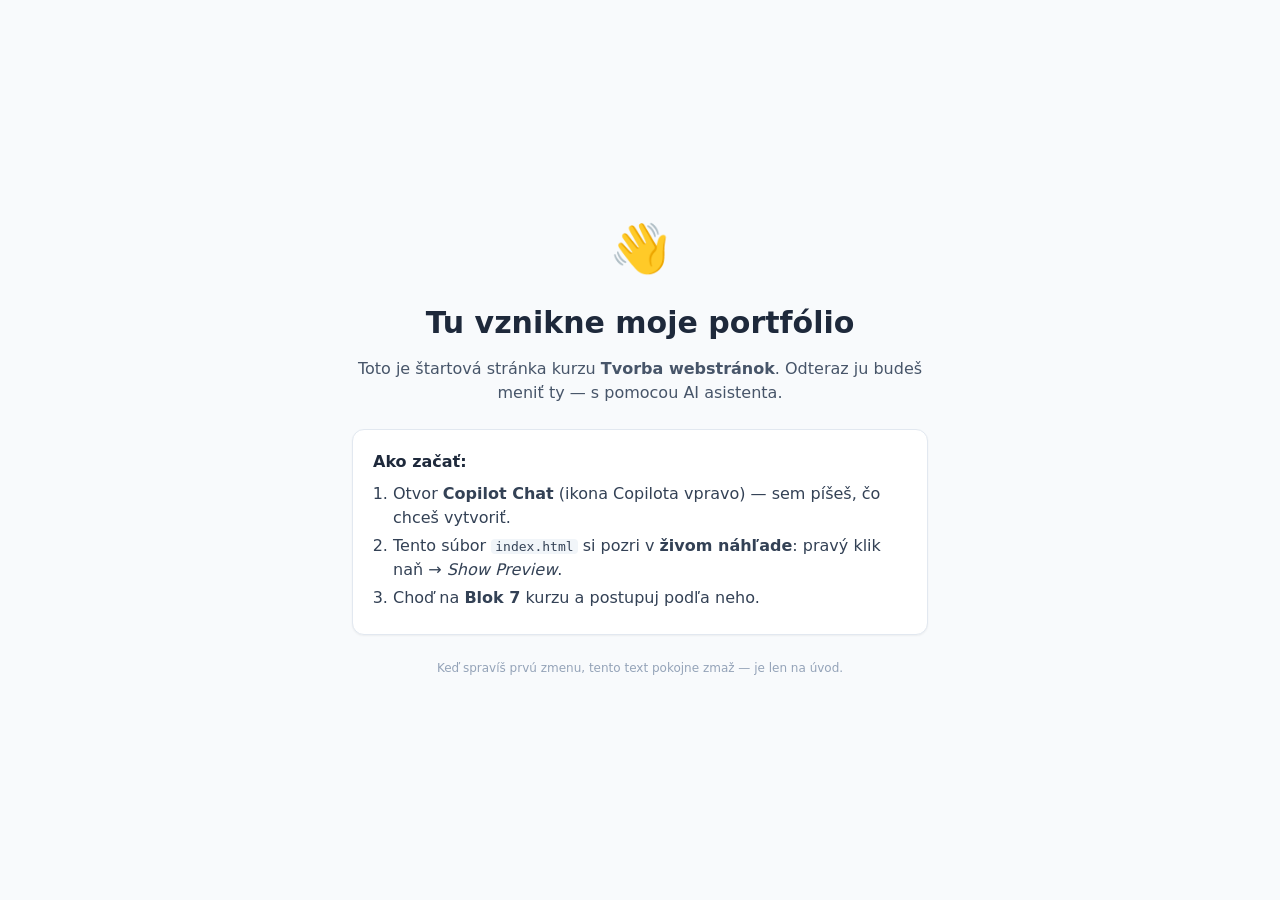
==== index.html @ e5b458cd "Initial commit" ====
<!doctype html>
<html lang="sk">
<head>
  <meta charset="utf-8">
  <meta name="viewport" content="width=device-width, initial-scale=1">
  <title>Moje portfólio — začiatok</title>
  <!-- Vzhľad stránky je v samostatnom súbore styles.css (vrstva CSS) -->
  <link rel="stylesheet" href="styles.css">
</head>
<body>

  <main class="uvitanie">
    <div class="emoji">👋</div>
    <h1>Tu vznikne moje portfólio</h1>
    <p class="podtext">
      Toto je štartová stránka kurzu <strong>Tvorba webstránok</strong>.
      Odteraz ju budeš meniť ty — s pomocou AI asistenta.
    </p>

    <div class="karta">
      <p class="karta-nadpis">Ako začať:</p>
      <ol>
        <li>Otvor <strong>Copilot Chat</strong> (ikona Copilota vpravo) — sem píšeš, čo chceš vytvoriť.</li>
        <li>Tento súbor <code>index.html</code> si pozri v <strong>živom náhľade</strong>: pravý klik naň → <em>Show Preview</em>.</li>
        <li>Choď na <strong>Blok 7</strong> kurzu a postupuj podľa neho.</li>
      </ol>
    </div>

    <p class="poznamka">
      Keď spravíš prvú zmenu, tento text pokojne zmaž — je len na úvod.
    </p>
  </main>

</body>
</html>
---- styles.css ----
/* Vzhľad štartovej stránky — vrstva CSS (ako stránka vyzerá).
   Obsah (čo na stránke je) nájdeš v index.html. */

* {
  box-sizing: border-box;
}

body {
  margin: 0;
  min-height: 100vh;
  display: flex;
  align-items: center;
  justify-content: center;
  padding: 1.5rem;
  background: #f8fafc;
  color: #1e293b;
  font-family: system-ui, -apple-system, "Segoe UI", sans-serif;
  line-height: 1.5;
}

.uvitanie {
  max-width: 36rem;
  text-align: center;
}

.emoji {
  font-size: 3rem;
  margin-bottom: 1rem;
}

h1 {
  font-size: 1.875rem;
  margin: 0 0 0.75rem;
}

.podtext {
  color: #475569;
  margin: 0 0 1.5rem;
}

.karta {
  background: #ffffff;
  border: 1px solid #e2e8f0;
  border-radius: 0.75rem;
  box-shadow: 0 1px 2px rgba(0, 0, 0, 0.05);
  padding: 1.25rem;
  text-align: left;
}

.karta-nadpis {
  font-weight: 600;
  margin: 0 0 0.5rem;
}

.karta ol {
  margin: 0;
  padding-left: 1.25rem;
}

.karta li {
  margin-bottom: 0.25rem;
  color: #334155;
}

.karta code {
  background: #f1f5f9;
  padding: 0 0.25rem;
  border-radius: 0.25rem;
}

.poznamka {
  font-size: 0.75rem;
  color: #94a3b8;
  margin-top: 1.5rem;
}
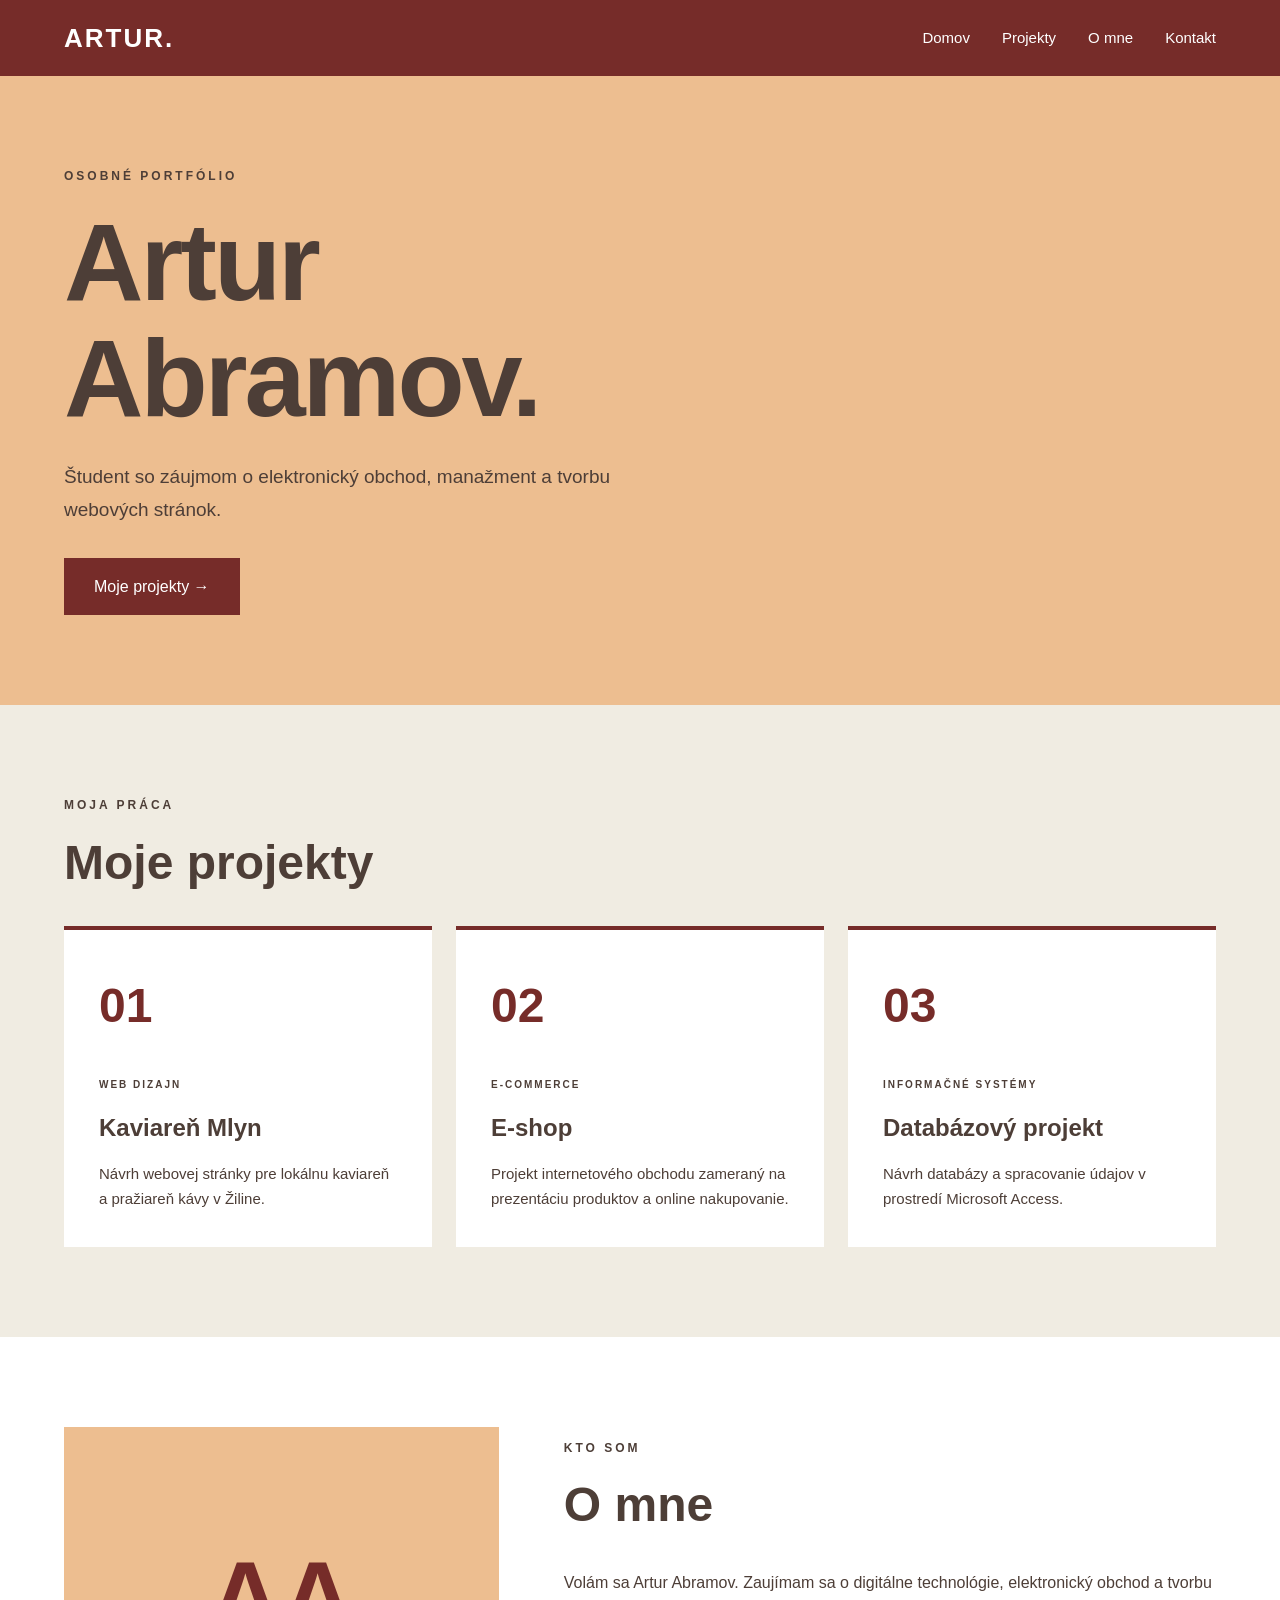
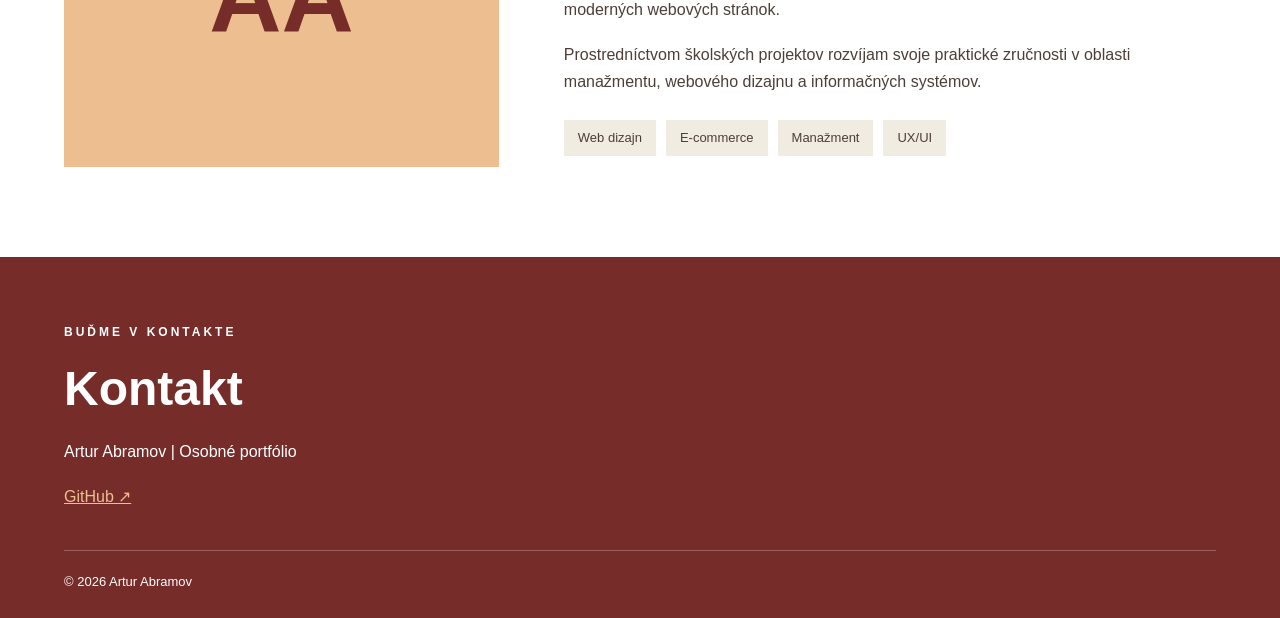
==== commit 7d6f8932: "Blok 7 – portfólio a favicon" ====
--- a/index.html
+++ b/index.html
@@ -1,35 +1,101 @@
-<!doctype html>
+ <!DOCTYPE html>
 <html lang="sk">
 <head>
-  <meta charset="utf-8">
-  <meta name="viewport" content="width=device-width, initial-scale=1">
-  <title>Moje portfólio — začiatok</title>
-  <!-- Vzhľad stránky je v samostatnom súbore styles.css (vrstva CSS) -->
-  <link rel="stylesheet" href="styles.css">
+    <meta charset="UTF-8">
+    <meta name="viewport" content="width=device-width, initial-scale=1.0">
+    <meta name="description" content="Osobné portfólio – Artur Abramov">
+    <title>Artur Abramov | Portfólio</title>
+    <link rel="icon" type="image/svg+xml" href="img/favicon.svg">
+    <link rel="stylesheet" href="styles.css">
+    <script src="script.js" defer></script>
 </head>
 <body>
 
-  <main class="uvitanie">
-    <div class="emoji">👋</div>
-    <h1>Tu vznikne moje portfólio</h1>
-    <p class="podtext">
-      Toto je štartová stránka kurzu <strong>Tvorba webstránok</strong>.
-      Odteraz ju budeš meniť ty — s pomocou AI asistenta.
-    </p>
+    <header class="header">
+        <div class="container navigation">
+            <a href="#domov" class="logo">ARTUR.</a>
+            <button class="menu-toggle" aria-label="Otvoriť menu" aria-expanded="false">☰</button>
+            <nav id="navigation">
+                <a href="#domov">Domov</a>
+                <a href="#projekty">Projekty</a>
+                <a href="#omne">O mne</a>
+                <a href="#kontakt">Kontakt</a>
+            </nav>
+        </div>
+    </header>
 
-    <div class="karta">
-      <p class="karta-nadpis">Ako začať:</p>
-      <ol>
-        <li>Otvor <strong>Copilot Chat</strong> (ikona Copilota vpravo) — sem píšeš, čo chceš vytvoriť.</li>
-        <li>Tento súbor <code>index.html</code> si pozri v <strong>živom náhľade</strong>: pravý klik naň → <em>Show Preview</em>.</li>
-        <li>Choď na <strong>Blok 7</strong> kurzu a postupuj podľa neho.</li>
-      </ol>
-    </div>
+    <main>
+        <section id="domov" class="hero">
+            <div class="container hero-content">
+                <span class="eyebrow">OSOBNÉ PORTFÓLIO</span>
+                <h1>Artur<br>Abramov.</h1>
+                <p>Študent so záujmom o elektronický obchod, manažment a tvorbu webových stránok.</p>
+                <a href="#projekty" class="button">Moje projekty →</a>
+            </div>
+        </section>
 
-    <p class="poznamka">
-      Keď spravíš prvú zmenu, tento text pokojne zmaž — je len na úvod.
-    </p>
-  </main>
+        <section id="projekty" class="section">
+            <div class="container">
+                <span class="eyebrow">MOJA PRÁCA</span>
+                <h2>Moje projekty</h2>
+                <div class="projects-grid">
+
+                    <article class="project-card">
+                        <span class="number">01</span>
+                        <span class="category">WEB DIZAJN</span>
+                        <h3>Kaviareň Mlyn</h3>
+                        <p>Návrh webovej stránky pre lokálnu kaviareň a pražiareň kávy v Žiline.</p>
+                    </article>
+
+                    <article class="project-card">
+                        <span class="number">02</span>
+                        <span class="category">E-COMMERCE</span>
+                        <h3>E-shop</h3>
+                        <p>Projekt internetového obchodu zameraný na prezentáciu produktov a online nakupovanie.</p>
+                    </article>
+
+                    <article class="project-card">
+                        <span class="number">03</span>
+                        <span class="category">INFORMAČNÉ SYSTÉMY</span>
+                        <h3>Databázový projekt</h3>
+                        <p>Návrh databázy a spracovanie údajov v prostredí Microsoft Access.</p>
+                    </article>
+
+                </div>
+            </div>
+        </section>
+
+        <section id="omne" class="section about">
+            <div class="container about-grid">
+                <div class="portrait-placeholder">AA</div>
+                <div>
+                    <span class="eyebrow">KTO SOM</span>
+                    <h2>O mne</h2>
+                    <p>Volám sa Artur Abramov. Zaujímam sa o digitálne technológie, elektronický obchod a tvorbu moderných webových stránok.</p>
+                    <p>Prostredníctvom školských projektov rozvíjam svoje praktické zručnosti v oblasti manažmentu, webového dizajnu a informačných systémov.</p>
+                    <div class="skills">
+                        <span>Web dizajn</span>
+                        <span>E-commerce</span>
+                        <span>Manažment</span>
+                        <span>UX/UI</span>
+                    </div>
+                </div>
+            </div>
+        </section>
+    </main>
+
+    <footer id="kontakt" class="footer">
+        <div class="container">
+            <span class="eyebrow">BUĎME V KONTAKTE</span>
+            <h2>Kontakt</h2>
+            <p>Artur Abramov | Osobné portfólio</p>
+            <a href="https://github.com/abramovartur586-ux"
+               target="_blank" rel="noopener noreferrer">GitHub ↗</a>
+            <div class="copyright">
+                © 2026 Artur Abramov
+            </div>
+        </div>
+    </footer>
 
 </body>
-</html>
+</html>
--- a/styles.css
+++ b/styles.css
@@ -1,75 +1,327 @@
-/* Vzhľad štartovej stránky — vrstva CSS (ako stránka vyzerá).
-   Obsah (čo na stránke je) nájdeš v index.html. */
+:root {
+    --burgundy: #762C29;
+    --peach: #EDBE90;
+    --cream: #F0ECE2;
+    --brown: #4D3E37;
+    --white: #FFFFFF;
+}
 
 * {
-  box-sizing: border-box;
+    margin: 0;
+    padding: 0;
+    box-sizing: border-box;
+}
+
+html {
+    scroll-behavior: smooth;
+    scroll-padding-top: 90px;
 }
 
 body {
-  margin: 0;
-  min-height: 100vh;
-  display: flex;
-  align-items: center;
-  justify-content: center;
-  padding: 1.5rem;
-  background: #f8fafc;
-  color: #1e293b;
-  font-family: system-ui, -apple-system, "Segoe UI", sans-serif;
-  line-height: 1.5;
-}
-
-.uvitanie {
-  max-width: 36rem;
-  text-align: center;
-}
-
-.emoji {
-  font-size: 3rem;
-  margin-bottom: 1rem;
-}
-
-h1 {
-  font-size: 1.875rem;
-  margin: 0 0 0.75rem;
-}
-
-.podtext {
-  color: #475569;
-  margin: 0 0 1.5rem;
-}
-
-.karta {
-  background: #ffffff;
-  border: 1px solid #e2e8f0;
-  border-radius: 0.75rem;
-  box-shadow: 0 1px 2px rgba(0, 0, 0, 0.05);
-  padding: 1.25rem;
-  text-align: left;
-}
-
-.karta-nadpis {
-  font-weight: 600;
-  margin: 0 0 0.5rem;
-}
-
-.karta ol {
-  margin: 0;
-  padding-left: 1.25rem;
-}
-
-.karta li {
-  margin-bottom: 0.25rem;
-  color: #334155;
-}
-
-.karta code {
-  background: #f1f5f9;
-  padding: 0 0.25rem;
-  border-radius: 0.25rem;
-}
-
-.poznamka {
-  font-size: 0.75rem;
-  color: #94a3b8;
-  margin-top: 1.5rem;
-}
+    font-family: Inter, Arial, sans-serif;
+    background: var(--cream);
+    color: var(--brown);
+    line-height: 1.7;
+}
+
+.container {
+    width: 90%;
+    max-width: 1200px;
+    margin: 0 auto;
+}
+
+/* Navigácia */
+
+.header {
+    background: var(--burgundy);
+    position: sticky;
+    top: 0;
+    z-index: 100;
+}
+
+.navigation {
+    display: flex;
+    align-items: center;
+    justify-content: space-between;
+    min-height: 76px;
+}
+
+.logo {
+    color: var(--white);
+    font-size: 26px;
+    font-weight: 800;
+    letter-spacing: 2px;
+    text-decoration: none;
+}
+
+nav {
+    display: flex;
+    gap: 32px;
+}
+
+nav a {
+    color: var(--white);
+    text-decoration: none;
+    font-size: 15px;
+    transition: color 0.2s;
+}
+
+nav a:hover {
+    color: var(--peach);
+}
+
+.menu-toggle {
+    display: none;
+    background: none;
+    color: white;
+    border: none;
+    font-size: 28px;
+    cursor: pointer;
+}
+
+/* Hero */
+
+.hero {
+    background: var(--peach);
+    min-height: 560px;
+    display: flex;
+    align-items: center;
+    padding: 90px 0;
+}
+
+.hero-content {
+    animation: fadeIn 0.8s ease;
+}
+
+.eyebrow {
+    font-size: 12px;
+    font-weight: 700;
+    letter-spacing: 3px;
+    display: block;
+    margin-bottom: 18px;
+}
+
+.hero h1 {
+    font-size: clamp(52px, 9vw, 110px);
+    line-height: 1.05;
+    font-weight: 700;
+    letter-spacing: -3px;
+    margin-bottom: 26px;
+}
+
+.hero p {
+    font-size: 19px;
+    max-width: 550px;
+    margin-bottom: 32px;
+}
+
+.button {
+    display: inline-block;
+    background: var(--burgundy);
+    color: var(--white);
+    padding: 15px 30px;
+    text-decoration: none;
+    transition: background 0.2s;
+}
+
+.button:hover {
+    background: var(--brown);
+}
+
+/* Projekty */
+
+.section {
+    padding: 90px 0;
+}
+
+h2 {
+    font-size: clamp(30px, 5vw, 48px);
+    line-height: 1.2;
+    margin-bottom: 35px;
+}
+
+.projects-grid {
+    display: grid;
+    grid-template-columns: repeat(3, 1fr);
+    gap: 24px;
+}
+
+.project-card {
+    background: var(--white);
+    padding: 35px;
+    border-top: 4px solid var(--burgundy);
+    transition: transform 0.3s;
+}
+
+.project-card:hover {
+    transform: translateY(-6px);
+}
+
+.number {
+    display: block;
+    font-size: 48px;
+    color: var(--burgundy);
+    font-weight: 700;
+    margin-bottom: 22px;
+}
+
+.category {
+    font-size: 10px;
+    letter-spacing: 2px;
+    font-weight: 700;
+}
+
+.project-card h3 {
+    font-size: 24px;
+    margin: 12px 0;
+}
+
+.project-card p {
+    font-size: 15px;
+}
+
+/* O mne */
+
+.about {
+    background: var(--white);
+}
+
+.about-grid {
+    display: grid;
+    grid-template-columns: 1fr 1.5fr;
+    align-items: center;
+    gap: 65px;
+}
+
+.portrait-placeholder {
+    background: var(--peach);
+    min-height: 340px;
+    display: flex;
+    align-items: center;
+    justify-content: center;
+    font-size: 100px;
+    font-weight: bold;
+    color: var(--burgundy);
+}
+
+.about p {
+    margin-bottom: 18px;
+}
+
+.skills {
+    display: flex;
+    flex-wrap: wrap;
+    gap: 10px;
+    margin-top: 24px;
+}
+
+.skills span {
+    background: var(--cream);
+    padding: 7px 14px;
+    font-size: 13px;
+}
+
+/* Kontakt */
+
+.footer {
+    background: var(--burgundy);
+    color: var(--white);
+    padding: 65px 0 25px;
+}
+
+.footer h2 {
+    margin-bottom: 20px;
+}
+
+.footer a {
+    color: var(--peach);
+    display: inline-block;
+    margin-top: 18px;
+}
+
+.copyright {
+    border-top: 1px solid #FFFFFF40;
+    margin-top: 40px;
+    padding-top: 20px;
+    font-size: 13px;
+}
+
+/* Animácie */
+
+@keyframes fadeIn {
+    from {
+        opacity: 0;
+        transform: translateY(15px);
+    }
+    to {
+        opacity: 1;
+        transform: translateY(0);
+    }
+}
+
+a:focus-visible,
+button:focus-visible {
+    outline: 3px solid currentColor;
+    outline-offset: 4px;
+}
+
+/* Responzivita */
+
+@media (max-width: 768px) {
+    .menu-toggle {
+        display: block;
+    }
+
+    nav {
+        display: none;
+        position: absolute;
+        top: 76px;
+        left: 0;
+        width: 100%;
+        padding: 24px;
+        background: var(--burgundy);
+        flex-direction: column;
+        gap: 20px;
+    }
+
+    nav.active {
+        display: flex;
+    }
+
+    .hero {
+        min-height: 470px;
+        padding: 65px 0;
+    }
+
+    .hero h1 {
+        letter-spacing: -1px;
+    }
+
+    .projects-grid,
+    .about-grid {
+        grid-template-columns: 1fr;
+    }
+
+    .section {
+        padding: 55px 0;
+    }
+
+    .about-grid {
+        gap: 30px;
+    }
+
+    .portrait-placeholder {
+        min-height: 280px;
+    }
+}
+
+@media (prefers-reduced-motion: reduce) {
+    html {
+        scroll-behavior: auto;
+    }
+
+    *, *::before, *::after {
+        animation: none !important;
+        transition: none !important;
+    }
+}
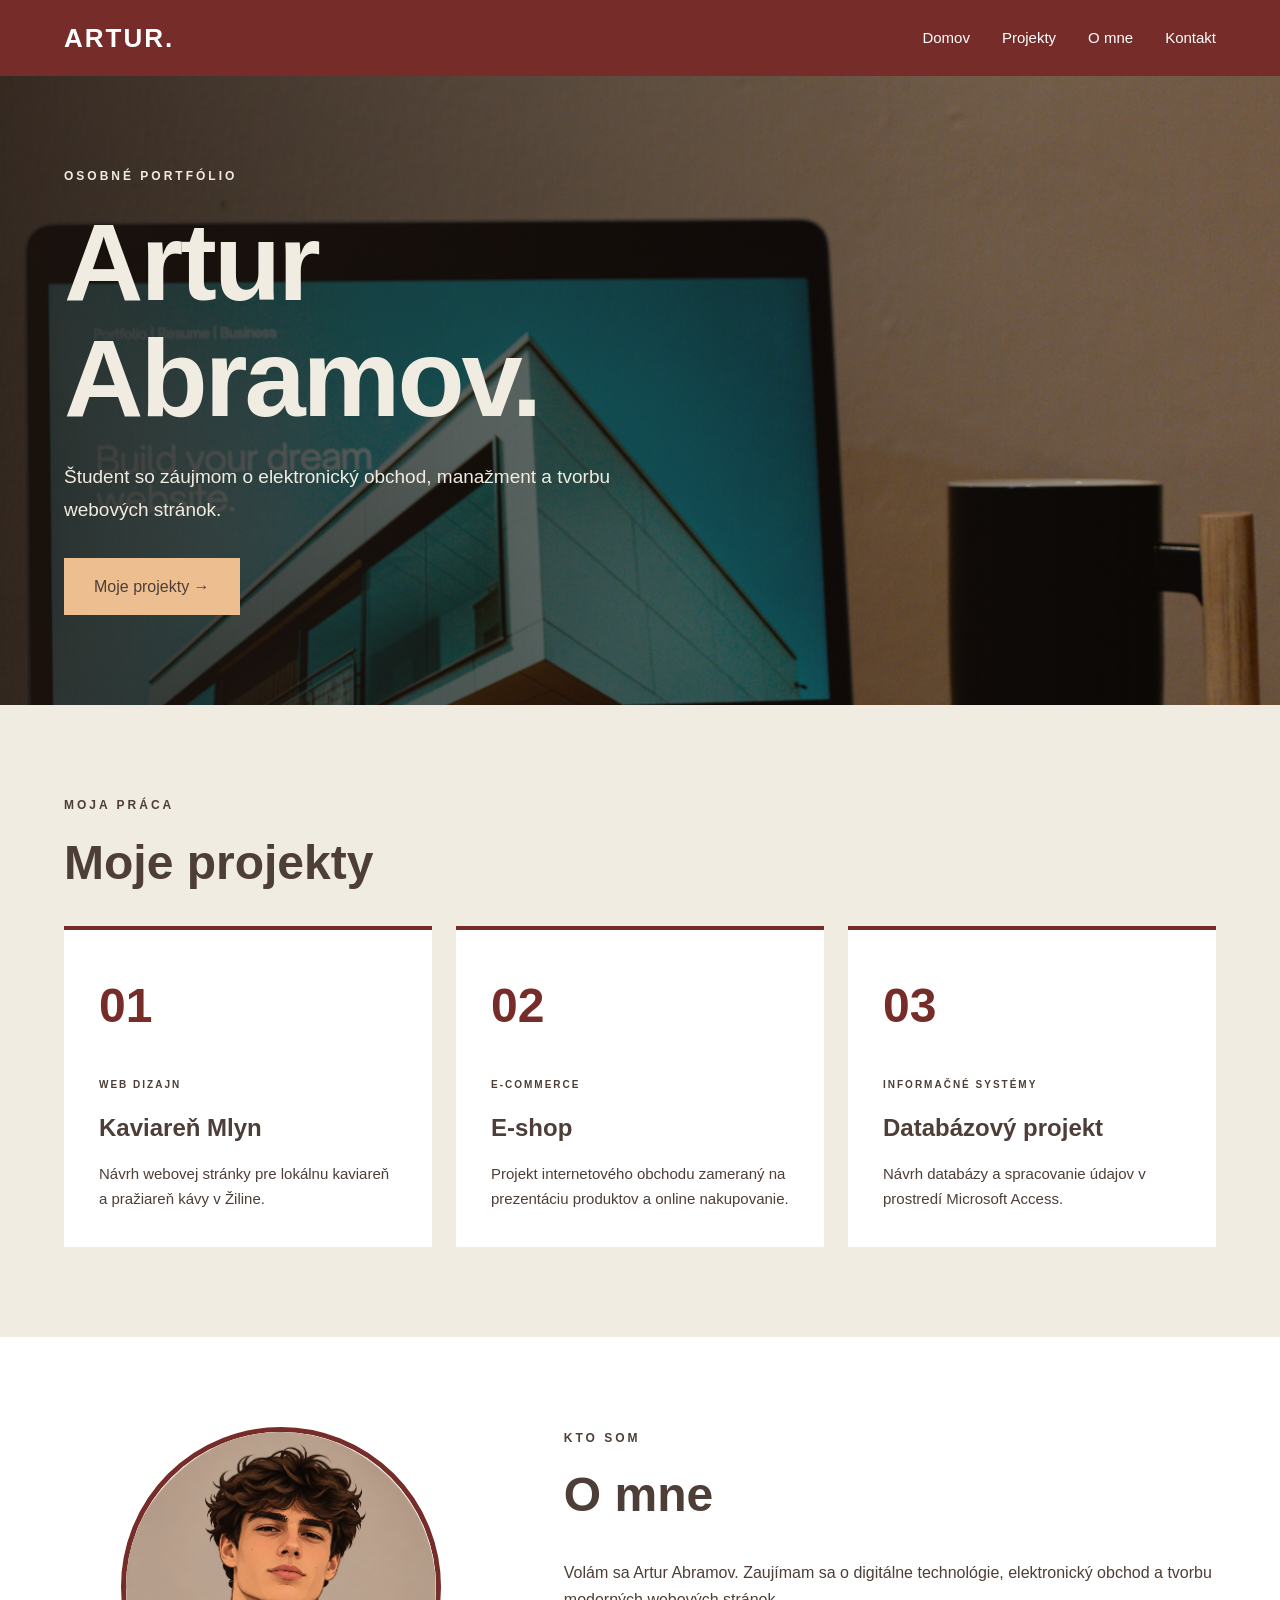
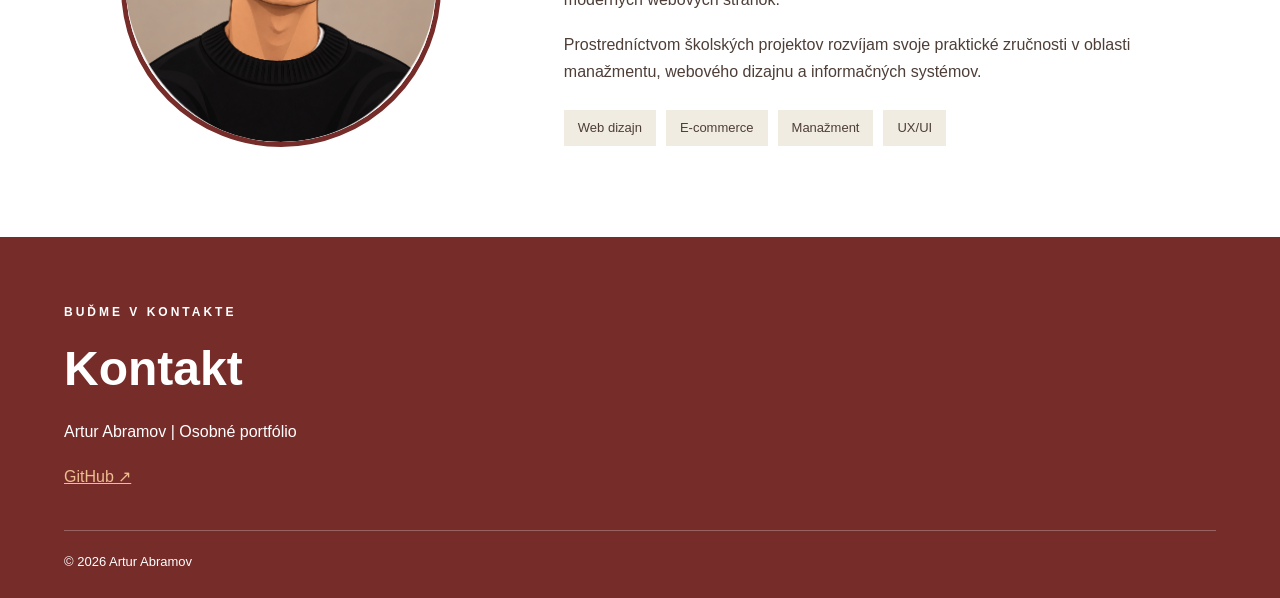
==== commit 6207df80: "Blok 7 – avatar" ====
--- a/index.html
+++ b/index.html
@@ -67,7 +67,7 @@
 
         <section id="omne" class="section about">
             <div class="container about-grid">
-                <div class="portrait-placeholder">AA</div>
+                <img src="img/avatar.png" alt="Ilustrovaný avatar – Artur Abramov" class="avatar">
                 <div>
                     <span class="eyebrow">KTO SOM</span>
                     <h2>O mne</h2>
--- a/styles.css
+++ b/styles.css
@@ -324,4 +324,60 @@
         animation: none !important;
         transition: none !important;
     }
+}
+/* Hero – fotografické pozadie */
+
+.hero {
+    background:
+        linear-gradient(
+            90deg,
+            rgba(30, 20, 15, 0.85),
+            rgba(30, 20, 15, 0.30)
+        ),
+        url("img/hero.jpg");
+    background-size: cover;
+    background-position: center 65%;
+    color: #F0ECE2;
+}
+
+.hero .button {
+    background: #EDBE90;
+    color: #4D3E37;
+}
+
+.hero .button:hover {
+    background: #FFFFFF;
+}/* Hero – fotografické pozadie */
+
+.hero {
+    background:
+        linear-gradient(
+            90deg,
+            rgba(30, 20, 15, 0.85),
+            rgba(30, 20, 15, 0.30)
+        ),
+        url("img/hero.jpg");
+    background-size: cover;
+    background-position: center 65%;
+    color: #F0ECE2;
+}
+
+.hero .button {
+    background: #EDBE90;
+    color: #4D3E37;
+}
+
+.hero .button:hover {
+    background: #FFFFFF;
+}/* Avatar – O mne */
+
+.avatar {
+    width: 100%;
+    max-width: 320px;
+    aspect-ratio: 1 / 1;
+    object-fit: cover;
+    border-radius: 50%;
+    display: block;
+    margin: 0 auto;
+    border: 5px solid #762C29;
 }
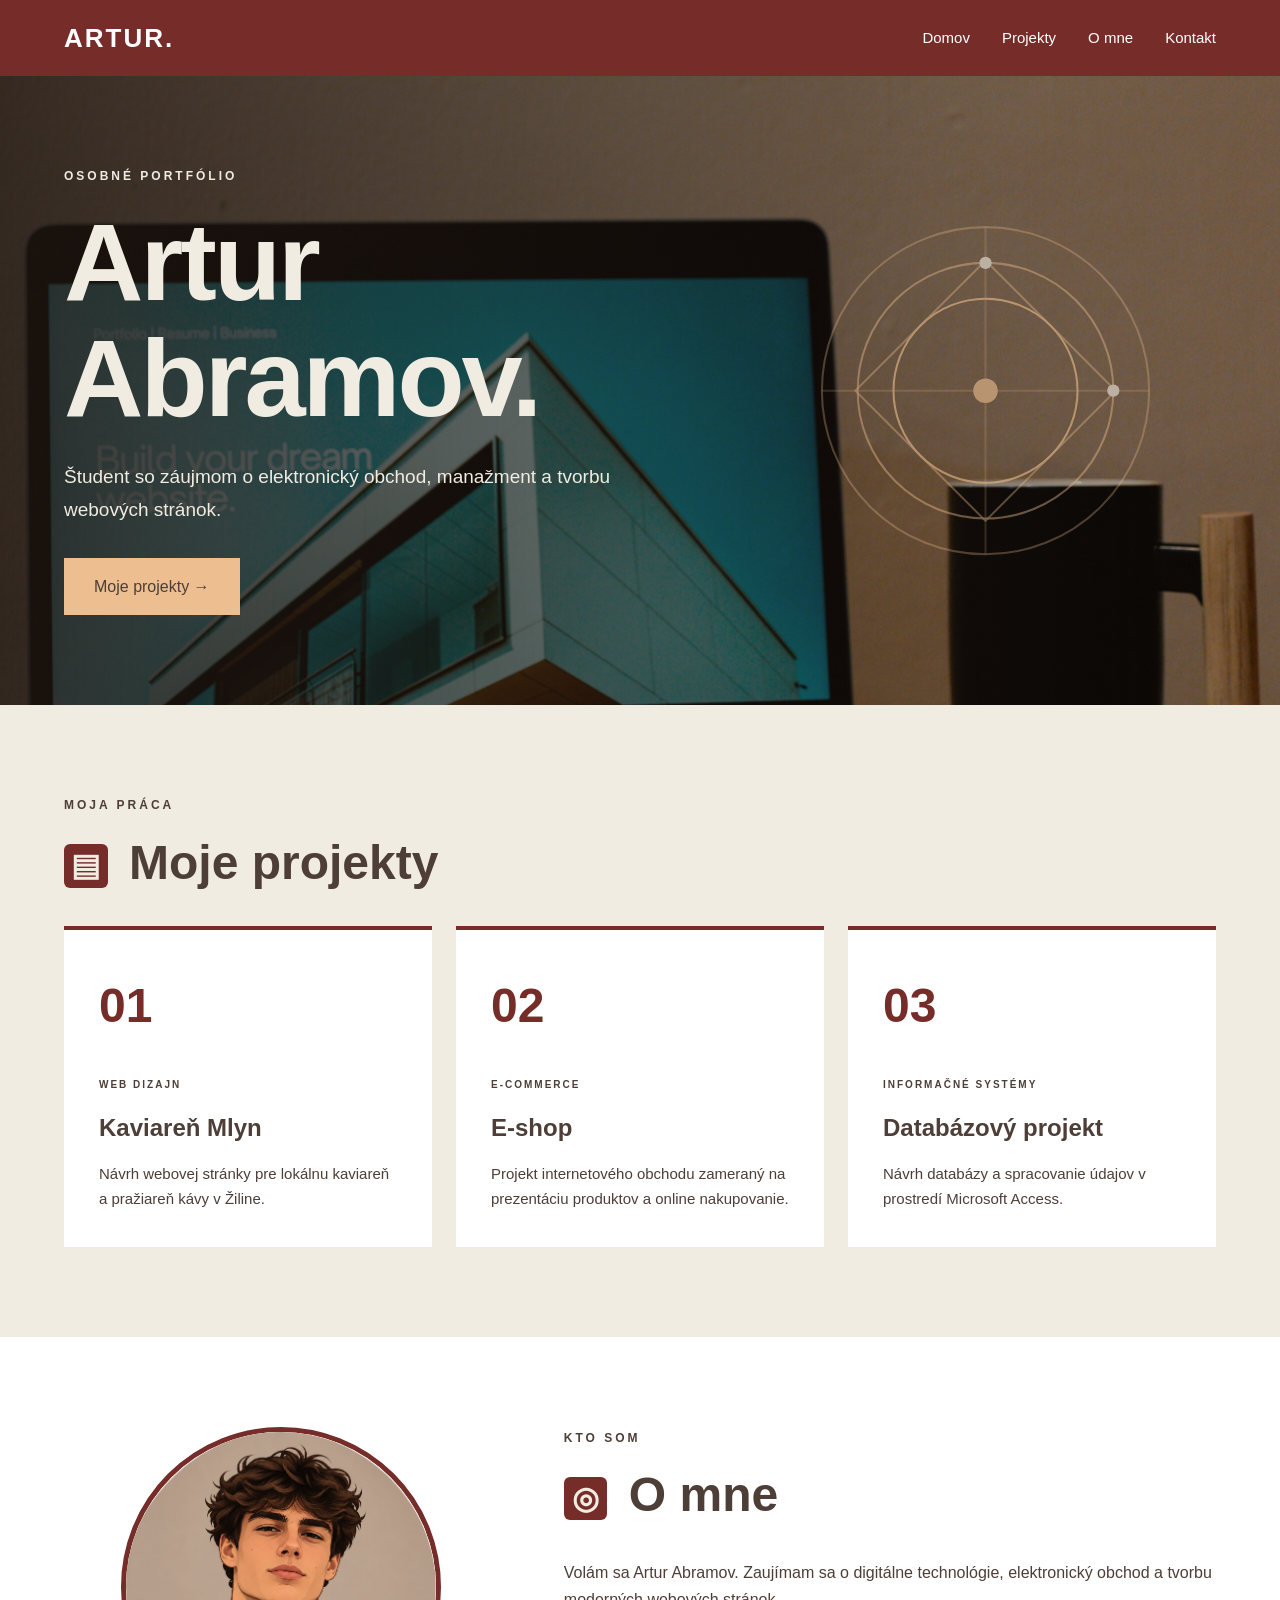
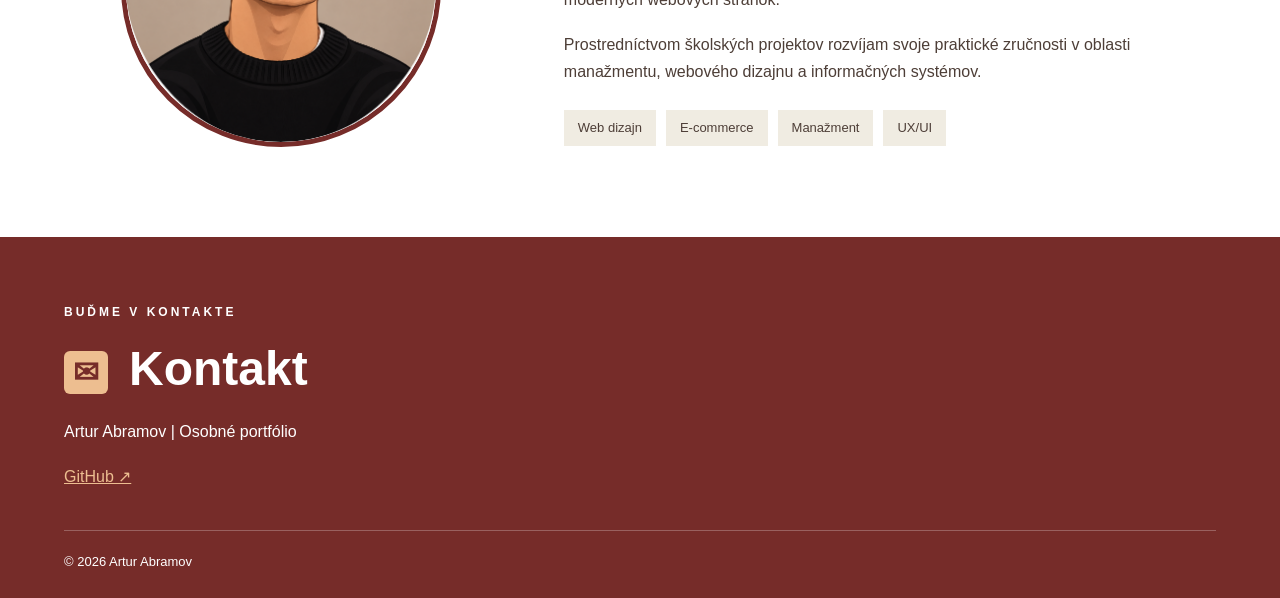
==== commit 9f5d4646: "Blok 7 – hotové portfólio" ====
--- a/index.html
+++ b/index.html
@@ -37,7 +37,7 @@
         <section id="projekty" class="section">
             <div class="container">
                 <span class="eyebrow">MOJA PRÁCA</span>
-                <h2>Moje projekty</h2>
+                <h2><span class="section-icon" aria-hidden="true">▤</span> Moje projekty</h2>
                 <div class="projects-grid">
 
                     <article class="project-card">
@@ -70,7 +70,7 @@
                 <img src="img/avatar.png" alt="Ilustrovaný avatar – Artur Abramov" class="avatar">
                 <div>
                     <span class="eyebrow">KTO SOM</span>
-                    <h2>O mne</h2>
+                    <h2><span class="section-icon" aria-hidden="true">◎</span> O mne</h2>
                     <p>Volám sa Artur Abramov. Zaujímam sa o digitálne technológie, elektronický obchod a tvorbu moderných webových stránok.</p>
                     <p>Prostredníctvom školských projektov rozvíjam svoje praktické zručnosti v oblasti manažmentu, webového dizajnu a informačných systémov.</p>
                     <div class="skills">
@@ -87,7 +87,7 @@
     <footer id="kontakt" class="footer">
         <div class="container">
             <span class="eyebrow">BUĎME V KONTAKTE</span>
-            <h2>Kontakt</h2>
+            <h2><span class="section-icon" aria-hidden="true">✉</span> Kontakt</h2>
             <p>Artur Abramov | Osobné portfólio</p>
             <a href="https://github.com/abramovartur586-ux"
                target="_blank" rel="noopener noreferrer">GitHub ↗</a>
--- a/styles.css
+++ b/styles.css
@@ -380,4 +380,52 @@
     display: block;
     margin: 0 auto;
     border: 5px solid #762C29;
+}/* SVG ilustrácia */
+
+.hero {
+    position: relative;
+    overflow: hidden;
+}
+
+.hero::after {
+    content: "";
+    position: absolute;
+    right: 7%;
+    top: 50%;
+    transform: translateY(-50%);
+    width: 32%;
+    aspect-ratio: 1;
+    background: url("img/illustration.svg") center / contain no-repeat;
+    opacity: 0.6;
+    pointer-events: none;
+}
+
+.hero-content {
+    position: relative;
+    z-index: 1;
+}
+
+@media (max-width: 1100px) {
+    .hero::after {
+        display: none;
+    }
+}/* Ikony sekcií */
+
+.section-icon {
+    display: inline-flex;
+    align-items: center;
+    justify-content: center;
+    width: 1.4em;
+    height: 1.4em;
+    background: #762C29;
+    color: #F0ECE2;
+    font-size: 0.65em;
+    border-radius: 6px;
+    vertical-align: middle;
+    margin-right: 8px;
+}
+
+.footer .section-icon {
+    background: #EDBE90;
+    color: #762C29;
 }
